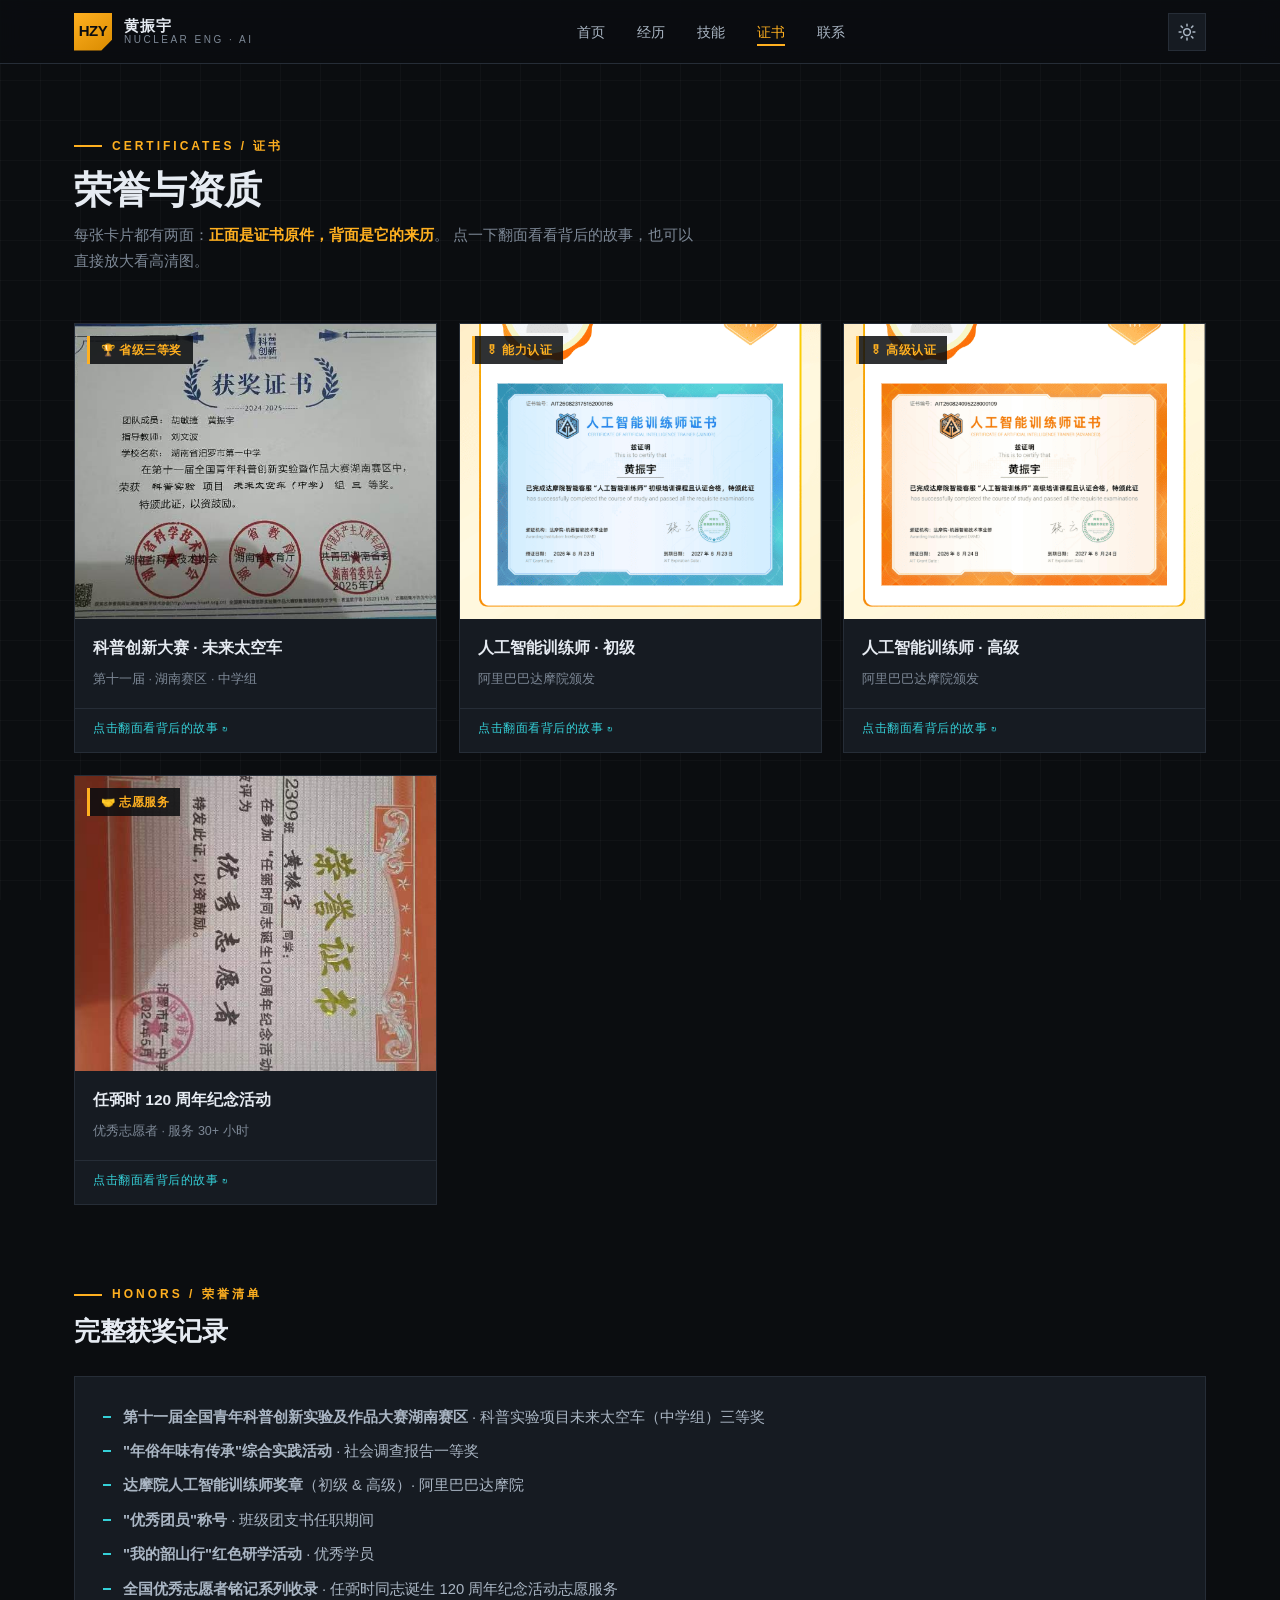
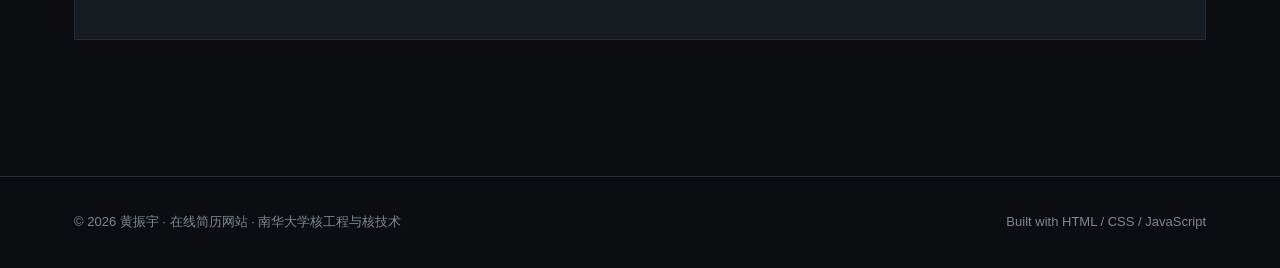
==== certificates.html @ a4ea8dc8 "重构个人简历网站：多页面架构 + 核工重型机械风 - 由单文件改为多页面站点：首页 / 经历 / 技能 / 证书 / 联系 - 证书页改为 3D 翻转卡片：正面证书原图，背面记录来历与关键数据 - 首" ====
<!DOCTYPE html>
<html lang="zh-CN" data-theme="dark">
<head>
<meta charset="UTF-8">
<meta name="viewport" content="width=device-width, initial-scale=1">
<title>证书 · 黄振宇</title>
<meta name="description" content="黄振宇的荣誉证书：全国青年科普创新实验大赛三等奖、达摩院人工智能训练师奖章、优秀志愿者等，点击卡片可翻转查看背后故事。">
<link rel="stylesheet" href="assets/css/style.css">
<link rel="stylesheet" href="assets/css/pages.css">
</head>
<body>

<!-- ============ 顶部导航 ============ -->
<nav class="nav">
  <div class="nav-inner">
    <a href="index.html" class="brand">
      <div class="brand-mark">HZY</div>
      <div class="brand-text">
        <b>黄振宇</b>
        <span>NUCLEAR ENG · AI</span>
      </div>
    </a>

    <ul class="nav-links" id="navLinks">
      <li><a href="index.html">首页</a></li>
      <li><a href="experience.html">经历</a></li>
      <li><a href="skills.html">技能</a></li>
      <li><a href="certificates.html" class="active">证书</a></li>
      <li><a href="contact.html">联系</a></li>
    </ul>

    <div class="nav-tools">
      <button class="icon-btn" id="themeBtn" title="切换主题" aria-label="切换主题"></button>
      <button class="icon-btn hamburger" id="menuBtn" title="菜单" aria-label="打开菜单"></button>
    </div>
  </div>
</nav>

<!-- ============ 3D 翻转证书卡 ============ -->
<section class="section" style="padding-top:calc(var(--nav-h) + 64px)">
  <div class="container">
    <div class="sec-head reveal">
      <div class="sec-num">CERTIFICATES / 证书</div>
      <h2>荣誉与资质</h2>
      <p>
        每张卡片都有两面：<strong style="color:var(--amber)">正面是证书原件，背面是它的来历</strong>。
        点一下翻面看看背后的故事，也可以直接放大看高清图。
      </p>
    </div>

    <div class="cert-grid" id="certGrid">

      <!-- ---------- 卡片 1：未来太空车 ---------- -->
      <div class="cert-card flip-card reveal" data-src="assets/img/cert-space.jpg"
           data-title="未来太空车 · 湖南赛区三等奖"
           data-sub="第十一届全国青年科普创新实验及作品大赛 · 中学组"
           tabindex="0" role="button" aria-label="未来太空车获奖证书，点击翻转查看详情">

        <!-- 正面 -->
        <div class="flip-face flip-front">
          <div class="cert-thumb">
            <img src="assets/img/cert-space.jpg" alt="未来太空车项目获奖证书" loading="lazy">
            <span class="flip-badge">🏆 省级三等奖</span>
          </div>
          <div class="cert-info">
            <b>科普创新大赛 · 未来太空车</b>
            <span>第十一届 · 湖南赛区 · 中学组</span>
          </div>
          <span class="flip-hint">点击翻面看背后的故事 ↻</span>
        </div>

        <!-- 背面 -->
        <div class="flip-face flip-back">
          <div class="flip-back-inner">
            <div class="flip-back-title">
              <small>CERT 01 / 科创竞赛</small>
              <b>未来太空车是怎么"爬"过障碍的</b>
            </div>
            <ul class="flip-facts">
              <li><span>赛事</span>全国青年科普创新实验及作品大赛（国家级科普赛事）</li>
              <li><span>命题</span>设计一台能翻越复杂地形的"未来太空车"模型</li>
              <li><span>我的活</span>独立完成总体方案：结构布局 + 动力选型 + 材料轻量化</li>
              <li><span>关键改</span>重做底盘悬挂与重心分布，3 轮迭代，越障 10cm → 14cm</li>
              <li><span>交付物</span>技术说明书、多轮测试报告、省级现场答辩</li>
            </ul>
            <div class="flip-back-actions">
              <button class="flip-btn primary" data-zoom>🔍 查看大图</button>
              <button class="flip-btn" data-unflip>↺ 翻回正面</button>
            </div>
          </div>
        </div>
      </div>

      <!-- ---------- 卡片 2：AI 训练师（初级） ---------- -->
      <div class="cert-card flip-card reveal" data-src="assets/img/cert-ai1.png"
           data-title="人工智能训练师（初级）"
           data-sub="阿里巴巴达摩院"
           tabindex="0" role="button" aria-label="达摩院人工智能训练师初级证书，点击翻转查看详情">

        <div class="flip-face flip-front">
          <div class="cert-thumb">
            <img src="assets/img/cert-ai1.png" alt="达摩院人工智能训练师初级证书" loading="lazy">
            <span class="flip-badge">🎖 能力认证</span>
          </div>
          <div class="cert-info">
            <b>人工智能训练师 · 初级</b>
            <span>阿里巴巴达摩院颁发</span>
          </div>
          <span class="flip-hint">点击翻面看背后的故事 ↻</span>
        </div>

        <div class="flip-face flip-back">
          <div class="flip-back-inner">
            <div class="flip-back-title">
              <small>CERT 02 / AI 能力</small>
              <b>把 AI 从"会聊"用成"能干活"</b>
            </div>
            <ul class="flip-facts">
              <li><span>颁发</span>阿里巴巴达摩院</li>
              <li><span>等级</span>人工智能训练师（初级）</li>
              <li><span>覆盖</span>AI 基础理论、主流工具应用、数据标注与处理</li>
              <li><span>起点</span>这是系统学习 AI 应用的第一块砖，之后紧接着考了高级</li>
            </ul>
            <div class="flip-back-actions">
              <button class="flip-btn primary" data-zoom>🔍 查看大图</button>
              <button class="flip-btn" data-unflip>↺ 翻回正面</button>
            </div>
          </div>
        </div>
      </div>

      <!-- ---------- 卡片 3：AI 训练师（高级） ---------- -->
      <div class="cert-card flip-card reveal" data-src="assets/img/cert-ai2.png"
           data-title="人工智能训练师（高级）"
           data-sub="阿里巴巴达摩院"
           tabindex="0" role="button" aria-label="达摩院人工智能训练师高级证书，点击翻转查看详情">

        <div class="flip-face flip-front">
          <div class="cert-thumb">
            <img src="assets/img/cert-ai2.png" alt="达摩院人工智能训练师高级证书" loading="lazy">
            <span class="flip-badge">🎖 高级认证</span>
          </div>
          <div class="cert-info">
            <b>人工智能训练师 · 高级</b>
            <span>阿里巴巴达摩院颁发</span>
          </div>
          <span class="flip-hint">点击翻面看背后的故事 ↻</span>
        </div>

        <div class="flip-face flip-back">
          <div class="flip-back-inner">
            <div class="flip-back-title">
              <small>CERT 03 / AI 能力</small>
              <b>不只是"会用"，而是"会拆任务"</b>
            </div>
            <ul class="flip-facts">
              <li><span>颁发</span>阿里巴巴达摩院</li>
              <li><span>等级</span>人工智能训练师（高级）</li>
              <li><span>进阶</span>提示词工程、复杂任务拆解、AI 工作流设计</li>
              <li><span>怎么用</span>本简历网站就是 AI 协作开发的实践案例之一</li>
            </ul>
            <div class="flip-back-actions">
              <button class="flip-btn primary" data-zoom>🔍 查看大图</button>
              <button class="flip-btn" data-unflip>↺ 翻回正面</button>
            </div>
          </div>
        </div>
      </div>

      <!-- ---------- 卡片 4：优秀志愿者 ---------- -->
      <div class="cert-card flip-card reveal" data-src="assets/img/cert-volunteer.jpg"
           data-title="优秀志愿者"
           data-sub="任弼时同志诞生 120 周年纪念活动"
           tabindex="0" role="button" aria-label="任弼时120周年纪念活动优秀志愿者证书，点击翻转查看详情">

        <div class="flip-face flip-front">
          <div class="cert-thumb">
            <img src="assets/img/cert-volunteer.jpg" alt="任弼时120周年纪念活动优秀志愿者证书" loading="lazy">
            <span class="flip-badge">🤝 志愿服务</span>
          </div>
          <div class="cert-info">
            <b>任弼时 120 周年纪念活动</b>
            <span>优秀志愿者 · 服务 30+ 小时</span>
          </div>
          <span class="flip-hint">点击翻面看背后的故事 ↻</span>
        </div>

        <div class="flip-face flip-back">
          <div class="flip-back-inner">
            <div class="flip-back-title">
              <small>CERT 04 / 志愿服务</small>
              <b>30 多个小时的现场，换来了什么</b>
            </div>
            <ul class="flip-facts">
              <li><span>活动</span>任弼时同志诞生 120 周年纪念活动</li>
              <li><span>职责</span>来宾引导、讲解辅助、现场秩序维护</li>
              <li><span>时长</span>累计服务 30+ 小时</li>
              <li><span>收录</span>事迹收录于全国优秀志愿者铭记系列</li>
              <li><span>收获</span>公众表达与临场应变，也坚定了服务集体的想法</li>
            </ul>
            <div class="flip-back-actions">
              <button class="flip-btn primary" data-zoom>🔍 查看大图</button>
              <button class="flip-btn" data-unflip>↺ 翻回正面</button>
            </div>
          </div>
        </div>
      </div>

    </div>

    <!-- 文字版荣誉清单 -->
    <div class="sec-head reveal" style="margin-top:72px;margin-bottom:28px">
      <div class="sec-num">HONORS / 荣誉清单</div>
      <h2 style="font-size:26px">完整获奖记录</h2>
    </div>

    <div class="card reveal">
      <ul class="tl-list" style="margin:0">
        <li><strong>第十一届全国青年科普创新实验及作品大赛湖南赛区</strong> · 科普实验项目未来太空车（中学组）三等奖</li>
        <li><strong>"年俗年味有传承"综合实践活动</strong> · 社会调查报告一等奖</li>
        <li><strong>达摩院人工智能训练师奖章</strong>（初级 &amp; 高级）· 阿里巴巴达摩院</li>
        <li><strong>"优秀团员"称号</strong> · 班级团支书任职期间</li>
        <li><strong>"我的韶山行"红色研学活动</strong> · 优秀学员</li>
        <li><strong>全国优秀志愿者铭记系列收录</strong> · 任弼时同志诞生 120 周年纪念活动志愿服务</li>
      </ul>
    </div>
  </div>
</section>

<footer class="footer">
  <div class="container footer-inner">
    <span>© 2026 黄振宇 · 在线简历网站 · 南华大学核工程与核技术</span>
    <span class="tip">Built with HTML / CSS / JavaScript</span>
  </div>
</footer>

<!-- ============ 灯箱 ============ -->
<div class="lightbox" id="lightbox" role="dialog" aria-modal="true" aria-label="证书大图">
  <button class="lb-close" id="lbClose" aria-label="关闭">&times;</button>
  <img id="lbImg" src="" alt="证书大图">
  <div class="lb-cap"><b id="lbTitle"></b><span id="lbSub"></span></div>
</div>

<script src="assets/js/main.js"></script>
<script src="assets/js/pages.js"></script>
</body>
</html>
---- assets/css/style.css ----
/* =============================================================
   黄振宇 · 个人简历网站 —— 全局样式表
   风格：核工重型机械风（Nuclear & Heavy Machinery）
   作者：黄振宇
   说明：深色为默认主题，浅色为"工业蓝图"模式，通过 data-theme 切换
   ============================================================= */

/* ---------- 1. 设计令牌（Design Tokens） ---------- */
:root {
  /* 基础色（深色主题 · 车间夜班） */
  --bg: #0b0d10;
  --bg-2: #10141a;
  --panel: #161b22;
  --panel-2: #1c222b;
  --line: #262d37;
  --steel: #3a434f;

  /* 文字 */
  --text: #e6ebf2;
  --text-2: #aab6c4;
  --muted: #7d8896;

  /* 主题强调色 */
  --amber: #ffb020;   /* 工业警示黄 —— 主强调色 */
  --cyan: #35d0d8;    /* 反应堆冷却青 —— 次强调色 */
  --danger: #ff5a3c;  /* 危险红 —— 点缀 */

  /* 尺寸与动效 */
  --nav-h: 64px;
  --radius: 2px;      /* 机械风：极小的圆角，硬朗 */
  --ease: cubic-bezier(.22, .61, .36, 1);
  --maxw: 1180px;

  /* 网格纹理背景 */
  --grid: rgba(255, 255, 255, .028);
  --shadow: 0 18px 40px rgba(0, 0, 0, .45);
}

/* 浅色主题（工业蓝图模式） */
[data-theme="light"] {
  --bg: #eef1f5;
  --bg-2: #e4e8ee;
  --panel: #ffffff;
  --panel-2: #f5f7fa;
  --line: #d3d9e2;
  --steel: #9aa5b3;
  --text: #1a2029;
  --text-2: #44505f;
  --muted: #6b7684;
  --amber: #b5720a;
  --cyan: #0d8f96;
  --danger: #d63a1c;
  --grid: rgba(0, 0, 0, .035);
  --shadow: 0 12px 28px rgba(20, 30, 50, .12);
}

/* ---------- 2. 基础重置 ---------- */
* { margin: 0; padding: 0; box-sizing: border-box; }

html { scroll-behavior: smooth; }

body {
  font-family: "PingFang SC", "Microsoft YaHei", "Helvetica Neue", Arial, sans-serif;
  background: var(--bg);
  color: var(--text);
  line-height: 1.75;
  -webkit-font-smoothing: antialiased;
  overflow-x: hidden;
  transition: background .4s var(--ease), color .4s var(--ease);
}

/* 全局工程网格底纹 */
body::before {
  content: "";
  position: fixed;
  inset: 0;
  background-image:
    linear-gradient(var(--grid) 1px, transparent 1px),
    linear-gradient(90deg, var(--grid) 1px, transparent 1px);
  background-size: 40px 40px;
  pointer-events: none;
  z-index: 0;
}

img { max-width: 100%; display: block; }
a { color: inherit; text-decoration: none; }
ul { list-style: none; }

::selection { background: var(--amber); color: #0b0d10; }

/* ---------- 3. 布局容器 ---------- */
.container {
  width: 100%;
  max-width: var(--maxw);
  margin: 0 auto;
  padding: 0 24px;
  position: relative;
  z-index: 1;
}

section { position: relative; z-index: 1; }

.section { padding: 96px 0; }

/* ---------- 4. 顶部导航栏 ---------- */
.nav {
  position: fixed;
  top: 0; left: 0; right: 0;
  height: var(--nav-h);
  background: color-mix(in srgb, var(--bg) 88%, transparent);
  backdrop-filter: blur(12px);
  border-bottom: 1px solid var(--line);
  z-index: 1000;
  transition: background .3s var(--ease);
}

.nav-inner {
  max-width: var(--maxw);
  height: 100%;
  margin: 0 auto;
  padding: 0 24px;
  display: flex;
  align-items: center;
  justify-content: space-between;
  gap: 16px;
}

/* 品牌标识：工业铭牌样式 */
.brand { display: flex; align-items: center; gap: 12px; }

.brand-mark {
  width: 38px; height: 38px;
  display: grid;
  place-items: center;
  background: linear-gradient(145deg, var(--amber), #d98b00);
  color: #0b0d10;
  font-weight: 900;
  font-size: 15px;
  letter-spacing: -.5px;
  clip-path: polygon(0 0, 100% 0, 100% 72%, 72% 100%, 0 100%);
}

.brand-text { display: flex; flex-direction: column; line-height: 1.15; }
.brand-text b { font-size: 15px; letter-spacing: 1px; }
.brand-text span {
  font-size: 10px;
  color: var(--muted);
  letter-spacing: 2.5px;
  text-transform: uppercase;
}

/* 导航链接 */
.nav-links { display: flex; align-items: center; gap: 4px; }

.nav-links a {
  position: relative;
  padding: 8px 14px;
  font-size: 14px;
  color: var(--text-2);
  transition: color .25s var(--ease);
}

.nav-links a::after {
  content: "";
  position: absolute;
  left: 14px; right: 14px; bottom: 2px;
  height: 2px;
  background: var(--amber);
  transform: scaleX(0);
  transform-origin: left;
  transition: transform .3s var(--ease);
}

.nav-links a:hover { color: var(--text); }
.nav-links a:hover::after,
.nav-links a.active::after { transform: scaleX(1); }
.nav-links a.active { color: var(--amber); }

/* 导航右侧工具 */
.nav-tools { display: flex; align-items: center; gap: 8px; }

.icon-btn {
  width: 38px; height: 38px;
  display: grid;
  place-items: center;
  background: var(--panel);
  border: 1px solid var(--line);
  color: var(--text-2);
  cursor: pointer;
  transition: all .25s var(--ease);
}

.icon-btn:hover {
  border-color: var(--amber);
  color: var(--amber);
  transform: translateY(-1px);
}

.icon-btn svg { width: 18px; height: 18px; }

/* 移动端汉堡按钮 */
.hamburger { display: none; }

/* ---------- 5. 按钮 ---------- */
.btn {
  display: inline-flex;
  align-items: center;
  gap: 8px;
  padding: 12px 24px;
  font-size: 14px;
  font-weight: 700;
  letter-spacing: .5px;
  border: 1px solid var(--amber);
  background: var(--amber);
  color: #0b0d10;
  cursor: pointer;
  clip-path: polygon(0 0, 100% 0, 100% 70%, 92% 100%, 0 100%);
  transition: all .25s var(--ease);
}

.btn:hover { transform: translateY(-2px); box-shadow: 0 8px 20px rgba(255, 176, 32, .28); }

.btn-ghost {
  background: transparent;
  color: var(--text);
  border-color: var(--steel);
}

.btn-ghost:hover {
  border-color: var(--amber);
  color: var(--amber);
  background: transparent;
  box-shadow: none;
}

/* ---------- 6. 章节标题（工业编号样式） ---------- */
.sec-head { margin-bottom: 48px; }

.sec-num {
  display: inline-flex;
  align-items: center;
  gap: 10px;
  font-size: 12px;
  font-weight: 700;
  letter-spacing: 3px;
  color: var(--amber);
  margin-bottom: 10px;
}

.sec-num::before {
  content: "";
  width: 28px; height: 2px;
  background: var(--amber);
}

.sec-head h2 {
  font-size: clamp(26px, 4vw, 38px);
  font-weight: 800;
  letter-spacing: -.5px;
  line-height: 1.25;
}

.sec-head p { color: var(--muted); font-size: 15px; margin-top: 8px; max-width: 620px; }

/* ---------- 7. Hero 首屏 ---------- */
.hero {
  position: relative;
  padding: calc(var(--nav-h) + 72px) 0 80px;
  overflow: hidden;
}

/* Hero 背景光晕
   --py 由 JS 根据滚动距离写入，各层乘以不同系数形成视差速度差 */
.hero::after {
  content: "";
  position: absolute;
  top: -20%; right: -10%;
  width: 560px; height: 560px;
  background: radial-gradient(circle, rgba(255, 176, 32, .12), transparent 62%);
  pointer-events: none;
  transform: translate3d(0, calc(var(--py, 0px) * 0.28), 0);
  will-change: transform;
}

/* ---------- 6.5 滚动视差层 ---------- */

/* 首屏文字与头像的视差位移（速度略有差异，制造纵深） */
.hero-grid > .reveal:first-child {
  transform: translate3d(0, calc(var(--py, 0px) * 0.06), 0);
}

.hero-grid > .reveal:last-child {
  transform: translate3d(0, calc(var(--py, 0px) * -0.04), 0);
}

/* Hero 底部的齿轮装饰线，随滚动横向平移 */
.hero-rail {
  position: absolute;
  left: 0; right: 0; bottom: 0;
  height: 2px;
  background: repeating-linear-gradient(90deg,
    var(--amber) 0 6px, transparent 6px 14px);
  opacity: .25;
  transform: translate3d(calc(var(--py, 0px) * -0.15), 0, 0);
  will-change: transform;
}

/* 数据仪表盘整体轻微上浮 */
.stats {
  transform: translate3d(0, calc(var(--sy, 0px) * -0.05), 0);
}

/* 章节标题的装饰条随滚动轻微偏移 */
.sec-num::before {
  transform: translate3d(calc(var(--sy, 0px) * 0.02), 0, 0);
}

/* 系统开启"减少动效"时，彻底关闭视差位移 */
@media (prefers-reduced-motion: reduce) {
  .hero::after,
  .hero-grid > .reveal:first-child,
  .hero-grid > .reveal:last-child,
  .hero-rail,
  .stats,
  .sec-num::before { transform: none !important; }
}

/* 移动端：视差幅度减半，避免低端机卡顿 */
@media (max-width: 760px) {
  .hero::after { transform: translate3d(0, calc(var(--py, 0px) * 0.14), 0); }
  .hero-grid > .reveal:first-child,
  .hero-grid > .reveal:last-child { transform: none; }
}

.hero-grid {
  display: grid;
  grid-template-columns: 340px 1fr;
  gap: 56px;
  align-items: center;
}

.hero-tag {
  display: inline-flex;
  align-items: center;
  gap: 8px;
  padding: 5px 12px;
  border: 1px solid var(--amber);
  color: var(--amber);
  font-size: 12px;
  letter-spacing: 1.5px;
  margin-bottom: 18px;
}

.hero-tag .dot {
  width: 6px; height: 6px;
  background: var(--amber);
  border-radius: 50%;
  animation: pulse 1.6s infinite;
}

@keyframes pulse {
  0%, 100% { opacity: 1; transform: scale(1); }
  50% { opacity: .35; transform: scale(.7); }
}

.hero h1 {
  font-size: clamp(34px, 6vw, 60px);
  font-weight: 900;
  line-height: 1.1;
  letter-spacing: -1px;
  margin-bottom: 6px;
}

.hero h1 .accent {
  color: var(--amber);
  position: relative;
}

/* 标题下方的机械下划线 */
.hero h1 .accent::after {
  content: "";
  position: absolute;
  left: 0; bottom: 4px;
  width: 100%; height: 6px;
  background: repeating-linear-gradient(90deg, var(--amber) 0 8px, transparent 8px 12px);
  opacity: .35;
}

.hero-sub {
  font-size: clamp(16px, 2.4vw, 21px);
  font-weight: 700;
  color: var(--cyan);
  letter-spacing: 1px;
  margin-bottom: 18px;
}

.hero-desc {
  color: var(--text-2);
  font-size: 15.5px;
  max-width: 620px;
  margin-bottom: 24px;
}

/* 标签组 */
.tag-row { display: flex; flex-wrap: wrap; gap: 8px; margin-bottom: 30px; }

.tag {
  padding: 5px 12px;
  font-size: 12.5px;
  background: var(--panel);
  border: 1px solid var(--line);
  border-left: 3px solid var(--cyan);
  color: var(--text-2);
  transition: all .25s var(--ease);
}

.tag:hover { border-left-color: var(--amber); color: var(--text); transform: translateX(2px); }

.hero-actions { display: flex; flex-wrap: wrap; gap: 12px; }

/* ---------- 8. 机械风头像 ---------- */
.mech-avatar {
  position: relative;
  width: 100%;
  aspect-ratio: 3 / 4;
  background: var(--panel);
  border: 1px solid var(--steel);
  clip-path: polygon(0 0, 100% 0, 100% 88%, 88% 100%, 0 100%);
  overflow: hidden;
}

/* 照片本体：去色 + 高对比 + 冷色调 */
.mech-avatar img {
  width: 100%; height: 100%;
  object-fit: cover;
  filter: grayscale(.55) contrast(1.18) brightness(.95);
  transition: filter .6s var(--ease), transform .8s var(--ease);
}

.mech-avatar:hover img {
  filter: grayscale(0) contrast(1.1) brightness(1);
  transform: scale(1.04);
}

/* 青色着色层 */
.mech-avatar .tint {
  position: absolute; inset: 0;
  background: linear-gradient(160deg, rgba(53, 208, 216, .22), transparent 55%),
              linear-gradient(0deg, rgba(11, 13, 16, .85), transparent 60%);
  mix-blend-mode: multiply;
  pointer-events: none;
}

/* 扫描线 */
.mech-avatar .scan {
  position: absolute; inset: 0;
  background: repeating-linear-gradient(0deg, rgba(255, 255, 255, .07) 0 1px, transparent 1px 3px);
  pointer-events: none;
}

/* 上下移动的高亮扫描条 */
.mech-avatar .scanbar {
  position: absolute;
  left: 0; right: 0; top: 0;
  height: 22%;
  background: linear-gradient(180deg, transparent, rgba(53, 208, 216, .25), transparent);
  animation: scanmove 4.5s linear infinite;
  pointer-events: none;
}

@keyframes scanmove {
  0% { transform: translateY(-120%); }
  100% { transform: translateY(560%); }
}

/* 四角 HUD 角标 */
.mech-avatar .corner {
  position: absolute;
  width: 22px; height: 22px;
  border: 2px solid var(--amber);
  pointer-events: none;
}
.mech-avatar .corner.tl { top: 10px; left: 10px; border-right: 0; border-bottom: 0; }
.mech-avatar .corner.tr { top: 10px; right: 10px; border-left: 0; border-bottom: 0; }
.mech-avatar .corner.bl { bottom: 10px; left: 10px; border-right: 0; border-top: 0; }
.mech-avatar .corner.br { bottom: 10px; right: 10px; border-left: 0; border-top: 0; }

/* 头像左下角数据铭牌 */
.mech-avatar .plate {
  position: absolute;
  left: 12px; bottom: 14px;
  padding: 4px 10px;
  background: rgba(11, 13, 16, .82);
  border-left: 3px solid var(--amber);
  font-size: 10.5px;
  letter-spacing: 1.4px;
  color: var(--cyan);
  font-family: "Consolas", "Courier New", monospace;
  pointer-events: none;
}

.mech-avatar .plate b { color: var(--amber); }

/* 头像右上角状态灯 */
.mech-avatar .status {
  position: absolute;
  top: 14px; right: 14px;
  display: flex; align-items: center; gap: 6px;
  font-size: 10px;
  letter-spacing: 1.5px;
  color: var(--text-2);
  font-family: "Consolas", monospace;
  pointer-events: none;
}

.mech-avatar .status i {
  width: 7px; height: 7px;
  background: #38e07b;
  border-radius: 50%;
  box-shadow: 0 0 8px #38e07b;
  animation: pulse 1.8s infinite;
}

/* 头像下方的铆钉装饰条 */
.rivet-bar {
  display: flex;
  align-items: center;
  gap: 10px;
  margin-top: 14px;
  padding: 8px 12px;
  background: var(--panel);
  border: 1px solid var(--line);
  font-size: 10.5px;
  letter-spacing: 1.5px;
  color: var(--muted);
  font-family: "Consolas", monospace;
}

.rivet-bar .rivets { display: flex; gap: 6px; margin-left: auto; }

.rivet-bar .rivets i {
  width: 7px; height: 7px;
  border-radius: 50%;
  background: radial-gradient(circle at 32% 32%, var(--steel), #0b0d10);
  box-shadow: inset 0 0 0 1px rgba(255, 255, 255, .06);
}

/* ---------- 9. 数据仪表盘卡片 ---------- */
.stats {
  display: grid;
  grid-template-columns: repeat(4, 1fr);
  gap: 1px;
  background: var(--line);
  border: 1px solid var(--line);
  margin-top: 64px;
}

.stat {
  background: var(--panel);
  padding: 26px 22px;
  position: relative;
  overflow: hidden;
  transition: background .3s var(--ease);
}

.stat:hover { background: var(--panel-2); }

/* 顶部色条 */
.stat::before {
  content: "";
  position: absolute;
  top: 0; left: 0; right: 0;
  height: 3px;
  background: var(--amber);
  transform: scaleX(0);
  transform-origin: left;
  transition: transform .45s var(--ease);
}

.stat:hover::before { transform: scaleX(1); }

.stat-num {
  font-size: clamp(30px, 4.5vw, 44px);
  font-weight: 900;
  line-height: 1;
  color: var(--text);
  font-family: "Consolas", "Courier New", monospace;
  letter-spacing: -1px;
}

.stat-num span { font-size: .5em; color: var(--amber); margin-left: 2px; }

.stat-label {
  margin-top: 10px;
  font-size: 13.5px;
  font-weight: 700;
  color: var(--text-2);
}

.stat-sub { font-size: 12px; color: var(--muted); margin-top: 3px; }

/* ---------- 10. 通用卡片（斜切角） ---------- */
.card {
  background: var(--panel);
  border: 1px solid var(--line);
  padding: 28px;
  position: relative;
  transition: all .3s var(--ease);
}

.card:hover {
  border-color: var(--steel);
  transform: translateY(-4px);
  box-shadow: var(--shadow);
}

.card-icon {
  width: 46px; height: 46px;
  display: grid;
  place-items: center;
  background: color-mix(in srgb, var(--amber) 14%, transparent);
  border: 1px solid var(--amber);
  color: var(--amber);
  margin-bottom: 16px;
}

.card-icon svg { width: 22px; height: 22px; }
.card h3 { font-size: 18px; font-weight: 800; margin-bottom: 8px; }
.card p { font-size: 14.5px; color: var(--text-2); }

/* 三列网格 */
.grid-3 { display: grid; grid-template-columns: repeat(3, 1fr); gap: 20px; }
.grid-2 { display: grid; grid-template-columns: repeat(2, 1fr); gap: 20px; }

/* ---------- 11. 快速入口 ---------- */
.entry {
  display: flex;
  align-items: center;
  justify-content: space-between;
  gap: 16px;
  padding: 22px 26px;
  background: var(--panel);
  border: 1px solid var(--line);
  border-left: 4px solid var(--amber);
  transition: all .3s var(--ease);
}

.entry:hover {
  background: var(--panel-2);
  transform: translateX(6px);
}

.entry b { font-size: 17px; font-weight: 800; display: block; }
.entry span { font-size: 13.5px; color: var(--muted); }
.entry .arrow { color: var(--amber); font-size: 22px; transition: transform .3s var(--ease); }
.entry:hover .arrow { transform: translateX(6px); }

/* ---------- 12. 页脚 ---------- */
.footer {
  border-top: 1px solid var(--line);
  padding: 34px 0;
  margin-top: 40px;
  font-size: 13px;
  color: var(--muted);
}

.footer-inner {
  display: flex;
  flex-wrap: wrap;
  gap: 12px;
  align-items: center;
  justify-content: space-between;
}

/* ---------- 13. 滚动进场动画 ---------- */
/* 注意：这里刻意使用独立的 translate 属性而非 transform，
   这样进场动画的位移不会覆盖卡片 hover 时 transform 的位移效果 */
.reveal {
  opacity: 0;
  translate: 0 26px;
  transition: opacity .7s var(--ease), translate .7s var(--ease);
}

.reveal.in { opacity: 1; translate: 0 0; }

/* ---------- 14. 响应式适配 ---------- */
@media (max-width: 980px) {
  .hero-grid { grid-template-columns: 1fr; gap: 36px; }
  .mech-avatar { max-width: 300px; }
  .stats { grid-template-columns: repeat(2, 1fr); }
  .grid-3 { grid-template-columns: 1fr 1fr; }
}

@media (max-width: 760px) {
  /* 移动端导航：汉堡菜单 */
  .hamburger { display: grid; }

  .nav-links {
    position: fixed;
    top: var(--nav-h); left: 0; right: 0;
    flex-direction: column;
    align-items: stretch;
    gap: 0;
    background: var(--panel);
    border-bottom: 1px solid var(--line);
    padding: 8px 0;
    transform: translateY(-12px);
    opacity: 0;
    pointer-events: none;
    transition: all .28s var(--ease);
  }

  .nav-links.open { transform: none; opacity: 1; pointer-events: auto; }
  .nav-links a { padding: 13px 24px; border-bottom: 1px solid var(--line); }
  .nav-links a::after { display: none; }

  .section { padding: 64px 0; }
  .hero { padding-top: calc(var(--nav-h) + 40px); }
  .grid-3, .grid-2 { grid-template-columns: 1fr; }
  .stats { grid-template-columns: 1fr 1fr; }
  .brand-text span { display: none; }
}

@media (max-width: 420px) {
  .stats { grid-template-columns: 1fr; }
  .container { padding: 0 16px; }
}

/* ---------- 15. 打印样式（一键打印简历） ---------- */
@media print {
  .nav, .footer-inner .tip, .icon-btn, .hamburger, .hero-actions { display: none !important; }
  body { background: #fff; color: #000; }
  body::before { display: none; }
  .card, .stat, .entry { break-inside: avoid; border-color: #ccc; }
}

/* ---------- 16. 无障碍：减少动效 ---------- */
@media (prefers-reduced-motion: reduce) {
  * { animation-duration: .01ms !important; transition-duration: .01ms !important; }
  html { scroll-behavior: auto; }
}
---- assets/css/pages.css ----
/* =============================================================
   子页面专属样式（经历 / 技能 / 证书 / 联系）
   依赖：style.css
   ============================================================= */

/* =========================================================
   一、经历页 —— 时间轴
   ========================================================= */

/* 分类筛选按钮 */
.filters {
  display: flex;
  flex-wrap: wrap;
  gap: 8px;
  margin-bottom: 44px;
  padding-bottom: 20px;
  border-bottom: 1px solid var(--line);
}

.filter-btn {
  padding: 8px 18px;
  font-size: 13.5px;
  font-weight: 700;
  background: var(--panel);
  border: 1px solid var(--line);
  color: var(--text-2);
  cursor: pointer;
  transition: all .25s var(--ease);
}

.filter-btn:hover { border-color: var(--steel); color: var(--text); }

.filter-btn.active {
  background: var(--amber);
  border-color: var(--amber);
  color: #0b0d10;
}

/* 时间轴容器 */
.timeline { position: relative; padding-left: 44px; }

/* 竖向主轴（带渐变，像工业管道） */
.timeline::before {
  content: "";
  position: absolute;
  left: 11px; top: 8px; bottom: 8px;
  width: 2px;
  background: linear-gradient(180deg, var(--amber), var(--cyan) 45%, var(--line));
}

/* 单个时间节点 */
.tl-item {
  position: relative;
  margin-bottom: 34px;
  transition: opacity .35s var(--ease), transform .35s var(--ease);
}

/* 筛选时被隐藏的项 */
.tl-item.hide { display: none; }

/* 轴上的圆形节点（机械轴承样式）
   left 取值 = 轴线中心 - 时间轴左内边距 - 节点半径，保证节点正落在轴线上 */
.tl-item::before {
  content: "";
  position: absolute;
  left: -40px; top: 22px;
  width: 16px; height: 16px;
  background: var(--bg);
  border: 3px solid var(--amber);
  border-radius: 50%;
  z-index: 2;
  transition: all .3s var(--ease);
}

.tl-item:hover::before {
  background: var(--amber);
  box-shadow: 0 0 0 5px color-mix(in srgb, var(--amber) 20%, transparent);
}

/* 节点卡片头部 */
.tl-head {
  display: flex;
  flex-wrap: wrap;
  align-items: baseline;
  gap: 12px;
  margin-bottom: 4px;
}

.tl-head h3 {
  font-size: 19px;
  font-weight: 800;
  letter-spacing: -.2px;
}

.tl-org { font-size: 13px; color: var(--cyan); font-weight: 700; }

.tl-date {
  margin-left: auto;
  padding: 3px 10px;
  background: var(--panel);
  border: 1px solid var(--line);
  font-size: 12px;
  font-family: "Consolas", monospace;
  color: var(--muted);
  white-space: nowrap;
}

.tl-badge {
  display: inline-block;
  padding: 3px 10px;
  font-size: 11.5px;
  font-weight: 700;
  letter-spacing: .5px;
  background: color-mix(in srgb, var(--amber) 16%, transparent);
  border-left: 3px solid var(--amber);
  color: var(--amber);
  margin-bottom: 14px;
}

/* 成果要点列表 */
.tl-list li {
  position: relative;
  padding-left: 20px;
  margin-bottom: 9px;
  font-size: 14.8px;
  color: var(--text-2);
  line-height: 1.72;
}

.tl-list li::before {
  content: "";
  position: absolute;
  left: 0; top: 11px;
  width: 8px; height: 2px;
  background: var(--cyan);
}

/* 关键数据条 */
.tl-metrics {
  display: flex;
  flex-wrap: wrap;
  gap: 1px;
  background: var(--line);
  border: 1px solid var(--line);
  margin-top: 18px;
}

.tl-metric {
  flex: 1 1 140px;
  background: var(--panel-2);
  padding: 12px 14px;
}

.tl-metric b {
  display: block;
  font-size: 20px;
  font-weight: 900;
  color: var(--amber);
  font-family: "Consolas", monospace;
  line-height: 1.2;
}

.tl-metric span { font-size: 12px; color: var(--muted); }

/* 无匹配结果提示 */
.no-result {
  padding: 40px;
  text-align: center;
  color: var(--muted);
  border: 1px dashed var(--line);
  font-size: 14px;
}

/* =========================================================
   二、技能页 —— 雷达图
   ========================================================= */
.skills-wrap {
  display: grid;
  grid-template-columns: 1fr 1fr;
  gap: 40px;
  align-items: center;
}

/* 雷达图容器 */
.radar-box {
  position: relative;
  background: var(--panel);
  border: 1px solid var(--line);
  padding: 24px;
  clip-path: polygon(0 0, 100% 0, 100% 94%, 94% 100%, 0 100%);
}

.radar-box::before {
  content: "SKILL RADAR // 能力雷达";
  position: absolute;
  top: 14px; left: 18px;
  font-size: 10.5px;
  letter-spacing: 2px;
  color: var(--muted);
  font-family: "Consolas", monospace;
}

#radar { width: 100%; height: auto; display: block; }

/* 雷达图各元素的样式（由 JS 生成，这里定义外观） */
.radar-web { fill: none; stroke: var(--line); stroke-width: 1; }
.radar-axis { stroke: var(--line); stroke-width: 1; }
.radar-area {
  fill: color-mix(in srgb, var(--amber) 26%, transparent);
  stroke: var(--amber);
  stroke-width: 2;
  stroke-linejoin: round;
  transition: all .6s var(--ease);
}
.radar-point { fill: var(--amber); stroke: var(--bg); stroke-width: 2; }
.radar-label { fill: var(--text-2); font-size: 12px; font-weight: 700; }
.radar-value { fill: var(--muted); font-size: 10.5px; font-family: "Consolas", monospace; }

/* 技能说明列表 */
.skill-item { margin-bottom: 22px; }

.skill-top {
  display: flex;
  justify-content: space-between;
  align-items: baseline;
  margin-bottom: 7px;
}

.skill-top b { font-size: 15px; font-weight: 800; }

.skill-top span {
  font-size: 13px;
  font-family: "Consolas", monospace;
  color: var(--amber);
  font-weight: 700;
}

/* 进度轨道（机械刻度感） */
.skill-track {
  height: 8px;
  background: var(--panel-2);
  border: 1px solid var(--line);
  position: relative;
  overflow: hidden;
}

.skill-fill {
  height: 100%;
  width: 0;
  background: repeating-linear-gradient(90deg,
    var(--amber) 0 12px,
    color-mix(in srgb, var(--amber) 72%, #000) 12px 14px);
  transition: width 1.2s var(--ease);
}

.skill-desc { font-size: 13px; color: var(--muted); margin-top: 6px; }

/* 工具箱标签云 */
.tool-cloud { display: flex; flex-wrap: wrap; gap: 8px; }

.tool {
  padding: 7px 14px;
  background: var(--panel);
  border: 1px solid var(--line);
  font-size: 13px;
  color: var(--text-2);
  transition: all .25s var(--ease);
}

.tool:hover {
  border-color: var(--cyan);
  color: var(--cyan);
  transform: translateY(-2px);
}

/* =========================================================
   三、证书页 —— 3D 翻转卡片
   正面：证书原图 + 标题
   背面：这张证书的来历、关键数据与收获
   ========================================================= */
.cert-grid {
  display: grid;
  grid-template-columns: repeat(auto-fill, minmax(280px, 1fr));
  gap: 22px;
}

/* --- 卡片本体：3D 舞台 --- */
.flip-card {
  position: relative;
  height: 430px;
  perspective: 1600px;      /* 透视深度：值越大，翻转越"平" */
  cursor: pointer;
  outline: none;
}

/* 正反两面的共同样式 */
.flip-face {
  position: absolute;
  inset: 0;
  backface-visibility: hidden;      /* 背对屏幕时隐藏，避免看到镜像内容 */
  -webkit-backface-visibility: hidden;
  background: var(--panel);
  border: 1px solid var(--line);
  display: flex;
  flex-direction: column;
  overflow: hidden;
  transition: transform .72s var(--ease), border-color .3s var(--ease);
  will-change: transform;
}

.flip-front { transform: rotateY(0deg); }
.flip-back { transform: rotateY(180deg); }

/* 翻转状态 */
.flip-card.flipped .flip-front { transform: rotateY(-180deg); }
.flip-card.flipped .flip-back { transform: rotateY(180deg); }

/* 悬停 / 聚焦时的外框高亮 */
.flip-card:hover .flip-face,
.flip-card:focus-visible .flip-face { border-color: var(--amber); }

.flip-card:focus-visible .flip-face {
  box-shadow: 0 0 0 2px color-mix(in srgb, var(--amber) 45%, transparent);
}

/* --- 正面 --- */

/* 图片区（占满除标题外的剩余高度） */
.cert-thumb {
  position: relative;
  flex: 1 1 auto;
  min-height: 0;
  overflow: hidden;
  background: var(--bg-2);
}

.cert-thumb img {
  width: 100%; height: 100%;
  object-fit: cover;
  transition: transform .55s var(--ease);
}

.flip-card:hover .cert-thumb img { transform: scale(1.06); }

/* 左上角的奖项类别角标 */
.flip-badge {
  position: absolute;
  top: 12px; left: 12px;
  padding: 4px 11px;
  background: rgba(11, 13, 16, .85);
  border-left: 3px solid var(--amber);
  font-size: 11.5px;
  font-weight: 700;
  color: var(--amber);
  letter-spacing: .5px;
}

/* 正面底部：标题 + 翻面提示 */
.cert-info { padding: 15px 18px 4px; }
.cert-info b { display: block; font-size: 15.5px; font-weight: 800; margin-bottom: 3px; }
.cert-info span { font-size: 12.5px; color: var(--muted); }

.flip-hint {
  padding: 9px 18px 14px;
  font-size: 11.5px;
  letter-spacing: .5px;
  color: var(--cyan);
  border-top: 1px solid var(--line);
  margin-top: 12px;
  transition: color .25s var(--ease);
}

.flip-card:hover .flip-hint { color: var(--amber); }

/* --- 背面 --- */
.flip-back { padding: 0; }

.flip-back-inner {
  padding: 24px 22px;
  height: 100%;
  display: flex;
  flex-direction: column;
  overflow-y: auto;      /* 内容超出时可滚动，避免撑破卡片 */
}

.flip-back-title { margin-bottom: 16px; }

.flip-back-title small {
  display: block;
  font-size: 10.5px;
  letter-spacing: 2px;
  color: var(--amber);
  font-family: "Consolas", monospace;
  margin-bottom: 6px;
}

.flip-back-title b {
  font-size: 17px;
  font-weight: 800;
  line-height: 1.4;
}

/* 背面要点列表 */
.flip-facts { flex: 1 1 auto; }

.flip-facts li {
  display: flex;
  gap: 10px;
  font-size: 13px;
  line-height: 1.65;
  color: var(--text-2);
  padding: 8px 0;
  border-bottom: 1px dashed var(--line);
}

.flip-facts li:last-child { border-bottom: 0; }

.flip-facts li span {
  flex-shrink: 0;
  width: 52px;
  font-size: 11.5px;
  font-weight: 700;
  color: var(--amber);
  padding-top: 2px;
  font-family: "Consolas", monospace;
}

/* 背面按钮组 */
.flip-back-actions {
  display: flex;
  gap: 8px;
  margin-top: 16px;
  padding-top: 14px;
  border-top: 1px solid var(--line);
  flex-shrink: 0;
}

.flip-btn {
  flex: 1;
  padding: 9px 8px;
  font-size: 12.5px;
  font-weight: 700;
  font-family: inherit;
  background: transparent;
  border: 1px solid var(--steel);
  color: var(--text-2);
  cursor: pointer;
  white-space: nowrap;
  transition: all .25s var(--ease);
}

.flip-btn:hover { border-color: var(--amber); color: var(--amber); }

.flip-btn.primary {
  background: var(--amber);
  border-color: var(--amber);
  color: #0b0d10;
}

.flip-btn.primary:hover {
  background: transparent;
  color: var(--amber);
}

/* 灯箱遮罩 */
.lightbox {
  position: fixed;
  inset: 0;
  background: rgba(6, 8, 11, .94);
  backdrop-filter: blur(6px);
  display: none;
  align-items: center;
  justify-content: center;
  z-index: 2000;
  padding: 40px 20px;
}

.lightbox.open { display: flex; animation: fadeIn .25s var(--ease); }

@keyframes fadeIn { from { opacity: 0; } to { opacity: 1; } }

.lightbox img {
  max-width: min(900px, 92vw);
  max-height: 82vh;
  object-fit: contain;
  border: 1px solid var(--steel);
  box-shadow: 0 24px 60px rgba(0, 0, 0, .6);
}

.lb-close {
  position: absolute;
  top: 24px; right: 28px;
  width: 44px; height: 44px;
  display: grid;
  place-items: center;
  background: var(--panel);
  border: 1px solid var(--steel);
  color: var(--text);
  cursor: pointer;
  font-size: 22px;
  line-height: 1;
  transition: all .25s var(--ease);
}

.lb-close:hover { border-color: var(--amber); color: var(--amber); transform: rotate(90deg); }

.lb-cap {
  position: absolute;
  bottom: 28px; left: 0; right: 0;
  text-align: center;
  font-size: 14px;
  color: var(--text-2);
}

.lb-cap b { color: var(--amber); display: block; font-size: 16px; margin-bottom: 2px; }

/* =========================================================
   四、联系页
   ========================================================= */
.contact-grid {
  display: grid;
  grid-template-columns: 1.2fr 1fr;
  gap: 32px;
  align-items: start;
}

/* 联系方式条目 */
.ct-item {
  display: flex;
  align-items: center;
  gap: 16px;
  padding: 18px 20px;
  background: var(--panel);
  border: 1px solid var(--line);
  margin-bottom: 12px;
  transition: all .28s var(--ease);
}

.ct-item:hover { border-color: var(--amber); transform: translateX(4px); }

.ct-icon {
  width: 42px; height: 42px;
  flex-shrink: 0;
  display: grid;
  place-items: center;
  background: color-mix(in srgb, var(--amber) 14%, transparent);
  border: 1px solid var(--amber);
  color: var(--amber);
}

.ct-icon svg { width: 19px; height: 19px; }

.ct-body { flex: 1; min-width: 0; }
.ct-body small { display: block; font-size: 11.5px; letter-spacing: 1.5px; color: var(--muted); }
.ct-body b { font-size: 15.5px; font-weight: 700; word-break: break-all; }

/* 复制按钮 */
.copy-btn {
  padding: 6px 14px;
  font-size: 12.5px;
  font-weight: 700;
  background: transparent;
  border: 1px solid var(--steel);
  color: var(--text-2);
  cursor: pointer;
  white-space: nowrap;
  transition: all .25s var(--ease);
  font-family: inherit;
}

.copy-btn:hover { border-color: var(--amber); color: var(--amber); }
.copy-btn.done { background: var(--amber); border-color: var(--amber); color: #0b0d10; }

/* 二维码卡片 */
.qr-card {
  background: var(--panel);
  border: 1px solid var(--line);
  padding: 26px;
  text-align: center;
  clip-path: polygon(0 0, 100% 0, 100% 95%, 95% 100%, 0 100%);
}

.qr-card img {
  width: 180px; height: 180px;
  margin: 0 auto 14px;
  border: 1px solid var(--line);
  padding: 6px;
  background: #fff;
}

.qr-card b { display: block; font-size: 15px; margin-bottom: 4px; }
.qr-card span { font-size: 12.5px; color: var(--muted); line-height: 1.6; }

/* 吐司提示 */
.toast {
  position: fixed;
  left: 50%;
  bottom: 40px;
  transform: translate(-50%, 20px);
  padding: 12px 24px;
  background: var(--amber);
  color: #0b0d10;
  font-size: 14px;
  font-weight: 700;
  z-index: 3000;
  opacity: 0;
  pointer-events: none;
  transition: all .3s var(--ease);
}

.toast.show { opacity: 1; transform: translate(-50%, 0); }

/* =========================================================
   响应式
   ========================================================= */
@media (max-width: 900px) {
  .skills-wrap { grid-template-columns: 1fr; gap: 32px; }
  .contact-grid { grid-template-columns: 1fr; }
}

@media (max-width: 620px) {
  .timeline { padding-left: 30px; }
  .timeline::before { left: 5px; }
  .tl-item::before { left: -30.5px; width: 13px; height: 13px; }
  .tl-date { margin-left: 0; }
  .cert-grid { grid-template-columns: 1fr; }
  .flip-card { height: 400px; }
  .flip-back-inner { padding: 20px 18px; }
  .flip-facts li { font-size: 12.5px; }
  .ct-item { flex-wrap: wrap; }
  .copy-btn { margin-left: 58px; }
}
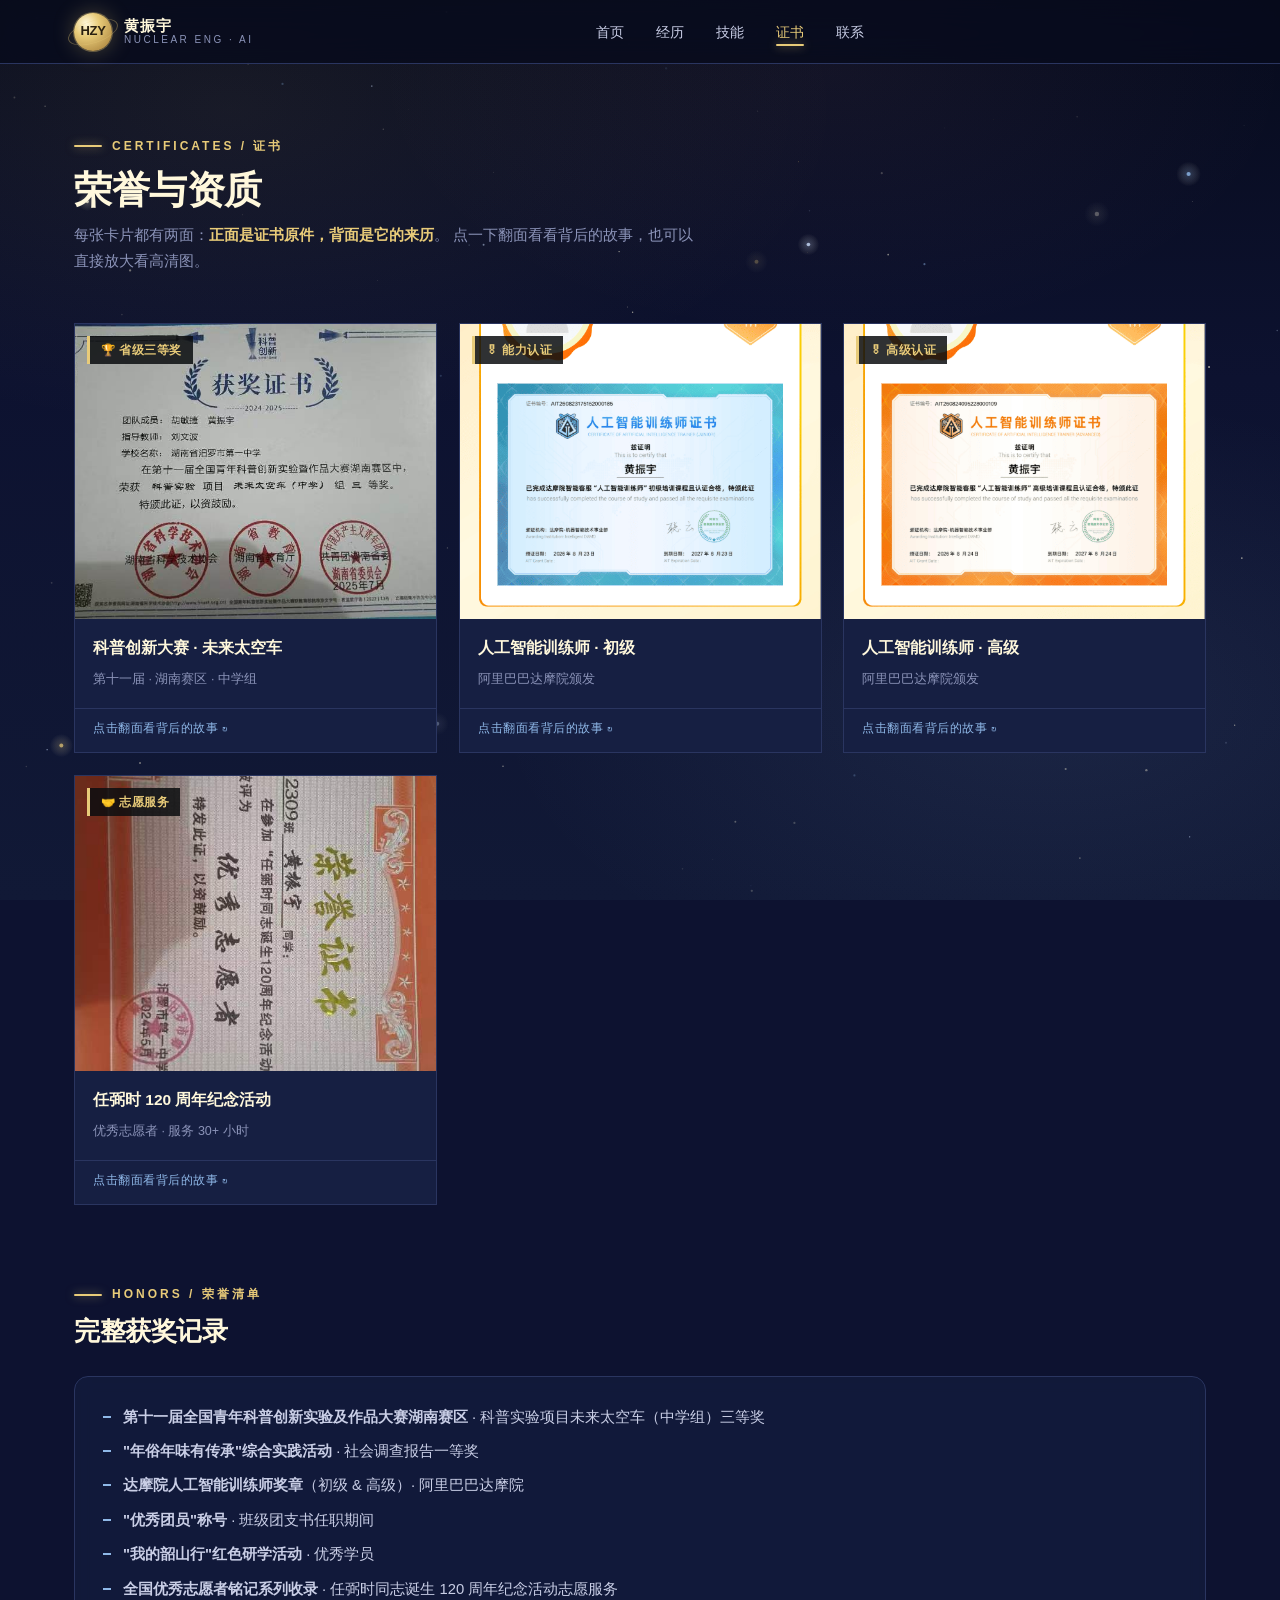
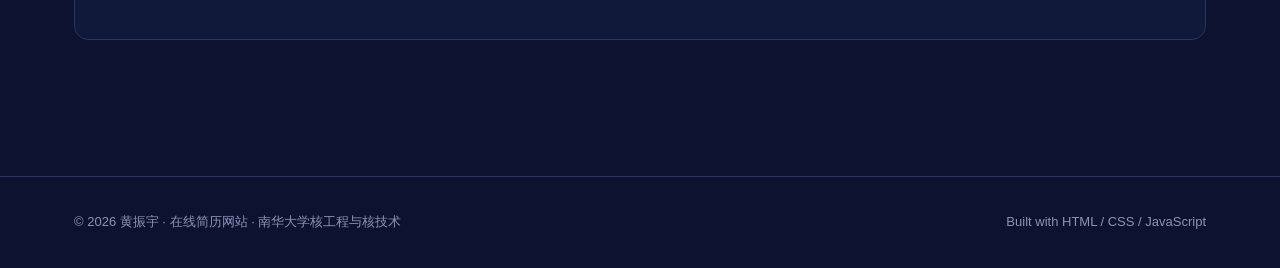
==== commit 0518f721: "改版：首页太空档案风+代表性实践卡片；技能页删工具箱；联系页更新手机号/QQ/微信二维码" ====
--- a/certificates.html
+++ b/certificates.html
@@ -30,7 +30,6 @@
     </ul>
 
     <div class="nav-tools">
-      <button class="icon-btn" id="themeBtn" title="切换主题" aria-label="切换主题"></button>
       <button class="icon-btn hamburger" id="menuBtn" title="菜单" aria-label="打开菜单"></button>
     </div>
   </div>
@@ -241,6 +240,7 @@
   <div class="lb-cap"><b id="lbTitle"></b><span id="lbSub"></span></div>
 </div>
 
+<script src="assets/js/starfield.js"></script>
 <script src="assets/js/main.js"></script>
 <script src="assets/js/pages.js"></script>
 </body>
--- a/assets/css/style.css
+++ b/assets/css/style.css
@@ -1,57 +1,55 @@
 /* =============================================================
    黄振宇 · 个人简历网站 —— 全局样式表
-   风格：核工重型机械风（Nuclear & Heavy Machinery）
+   风格：小王子星球（Night Sky & Little Prince）
    作者：黄振宇
-   说明：深色为默认主题，浅色为"工业蓝图"模式，通过 data-theme 切换
+   说明：夜空深蓝为底，奶油白为字，暖金为光。
+         配色取材自「从宇宙抵达小王子的草地世界」的星球意象。
    ============================================================= */
 
 /* ---------- 1. 设计令牌（Design Tokens） ---------- */
 :root {
-  /* 基础色（深色主题 · 车间夜班） */
-  --bg: #0b0d10;
-  --bg-2: #10141a;
-  --panel: #161b22;
-  --panel-2: #1c222b;
-  --line: #262d37;
-  --steel: #3a434f;
-
-  /* 文字 */
-  --text: #e6ebf2;
-  --text-2: #aab6c4;
-  --muted: #7d8896;
+  /* 基础色（夜空） */
+  --night-0: #070b1c;   /* 最深的宇宙底色 */
+  --bg: #0d1230;        /* 主背景：夜空 */
+  --bg-2: #111936;      /* 次背景（模板原色） */
+  --panel: #161f42;     /* 面板 */
+  --panel-2: #1c2750;   /* 面板悬停 */
+  --line: #2a3560;      /* 分隔线 */
+  --steel: #4a5894;     /* 描边强化 */
+  --ink: #070b1c;       /* 深色文字（用于金色按钮上） */
+
+  /* 文字：奶油白系 */
+  --text: #fff8dc;      /* 主文字（模板原色） */
+  --text-2: #c9cee6;    /* 次文字 */
+  --muted: #8b93b8;     /* 弱化文字：星尘灰 */
 
   /* 主题强调色 */
-  --amber: #ffb020;   /* 工业警示黄 —— 主强调色 */
-  --cyan: #35d0d8;    /* 反应堆冷却青 —— 次强调色 */
-  --danger: #ff5a3c;  /* 危险红 —— 点缀 */
+  --amber: #e8cb79;     /* 暖金 —— 主强调色（模板原色） */
+  --gold: #e8cb79;      /* 暖金别名 */
+  --gold-soft: rgba(232, 203, 121, .14);
+  --cyan: #8fb8e8;      /* 星尘蓝 —— 次强调色 */
+  --dust: #8fb8e8;      /* 星尘蓝别名 */
+  --rose: #e8a3ae;      /* 玫瑰粉 —— 点缀（小王子那朵玫瑰） */
+  --danger: #e8a3ae;
 
   /* 尺寸与动效 */
   --nav-h: 64px;
-  --radius: 2px;      /* 机械风：极小的圆角，硬朗 */
+  --radius: 14px;       /* 星球风：柔和的圆角 */
+  --radius-lg: 22px;
   --ease: cubic-bezier(.22, .61, .36, 1);
   --maxw: 1180px;
 
-  /* 网格纹理背景 */
-  --grid: rgba(255, 255, 255, .028);
-  --shadow: 0 18px 40px rgba(0, 0, 0, .45);
-}
-
-/* 浅色主题（工业蓝图模式） */
-[data-theme="light"] {
-  --bg: #eef1f5;
-  --bg-2: #e4e8ee;
-  --panel: #ffffff;
-  --panel-2: #f5f7fa;
-  --line: #d3d9e2;
-  --steel: #9aa5b3;
-  --text: #1a2029;
-  --text-2: #44505f;
-  --muted: #6b7684;
-  --amber: #b5720a;
-  --cyan: #0d8f96;
-  --danger: #d63a1c;
-  --grid: rgba(0, 0, 0, .035);
-  --shadow: 0 12px 28px rgba(20, 30, 50, .12);
+  /* 星云纹理 */
+  --grid: rgba(143, 184, 232, .05);
+  --shadow: 0 20px 48px rgba(3, 6, 20, .55);
+  --glow: 0 0 34px rgba(232, 203, 121, .16);
+
+  /* 字体 */
+  --font-sans: "PingFang SC", "Microsoft YaHei", "Noto Sans SC",
+               -apple-system, BlinkMacSystemFont, "Helvetica Neue", Arial, sans-serif;
+  --font-serif: "Songti SC", "Source Han Serif SC", "Noto Serif SC",
+                Georgia, "Times New Roman", serif;
+  --font-mono: "Consolas", "SFMono-Regular", "Courier New", monospace;
 }
 
 /* ---------- 2. 基础重置 ---------- */
@@ -60,7 +58,7 @@
 html { scroll-behavior: smooth; }
 
 body {
-  font-family: "PingFang SC", "Microsoft YaHei", "Helvetica Neue", Arial, sans-serif;
+  font-family: var(--font-sans);
   background: var(--bg);
   color: var(--text);
   line-height: 1.75;
@@ -69,15 +67,16 @@
   transition: background .4s var(--ease), color .4s var(--ease);
 }
 
-/* 全局工程网格底纹 */
+/* 全局星空底：远处的星云光晕 + 由深到亮的夜空渐变 */
 body::before {
   content: "";
   position: fixed;
   inset: 0;
-  background-image:
-    linear-gradient(var(--grid) 1px, transparent 1px),
-    linear-gradient(90deg, var(--grid) 1px, transparent 1px);
-  background-size: 40px 40px;
+  background:
+    radial-gradient(ellipse 80% 60% at 18% 12%, rgba(232, 203, 121, .07), transparent 60%),
+    radial-gradient(ellipse 70% 55% at 82% 78%, rgba(143, 184, 232, .09), transparent 62%),
+    radial-gradient(ellipse 60% 50% at 65% 8%,  rgba(232, 163, 174, .05), transparent 60%),
+    linear-gradient(180deg, var(--night-0) 0%, var(--bg) 42%, var(--bg-2) 100%);
   pointer-events: none;
   z-index: 0;
 }
@@ -86,7 +85,17 @@
 a { color: inherit; text-decoration: none; }
 ul { list-style: none; }
 
-::selection { background: var(--amber); color: #0b0d10; }
+::selection { background: var(--amber); color: var(--ink); }
+
+/* 细滚动条，融入夜空 */
+::-webkit-scrollbar { width: 10px; height: 10px; }
+::-webkit-scrollbar-track { background: var(--night-0); }
+::-webkit-scrollbar-thumb {
+  background: var(--line);
+  border-radius: 10px;
+  border: 2px solid var(--night-0);
+}
+::-webkit-scrollbar-thumb:hover { background: var(--steel); }
 
 /* ---------- 3. 布局容器 ---------- */
 .container {
@@ -102,13 +111,25 @@
 
 .section { padding: 96px 0; }
 
+/* ---------- 3.5 星空画布 ---------- */
+/* 由 starfield.js 动态插入，铺满视口，压在内容层之下 */
+#starfield {
+  position: fixed;
+  inset: 0;
+  width: 100%;
+  height: 100%;
+  pointer-events: none;
+  z-index: 0;
+}
+
 /* ---------- 4. 顶部导航栏 ---------- */
 .nav {
   position: fixed;
   top: 0; left: 0; right: 0;
   height: var(--nav-h);
-  background: color-mix(in srgb, var(--bg) 88%, transparent);
-  backdrop-filter: blur(12px);
+  background: color-mix(in srgb, var(--night-0) 78%, transparent);
+  backdrop-filter: blur(16px) saturate(1.3);
+  -webkit-backdrop-filter: blur(16px) saturate(1.3);
   border-bottom: 1px solid var(--line);
   z-index: 1000;
   transition: background .3s var(--ease);
@@ -125,19 +146,35 @@
   gap: 16px;
 }
 
-/* 品牌标识：工业铭牌样式 */
+/* 品牌标识：一颗小星球 */
 .brand { display: flex; align-items: center; gap: 12px; }
 
 .brand-mark {
+  position: relative;
   width: 38px; height: 38px;
   display: grid;
   place-items: center;
-  background: linear-gradient(145deg, var(--amber), #d98b00);
-  color: #0b0d10;
+  border-radius: 50%;
+  background:
+    radial-gradient(circle at 32% 28%, #fff8dc 0%, var(--amber) 34%, #b8934a 78%, #6d5526 100%);
+  color: #2a2010;
   font-weight: 900;
-  font-size: 15px;
-  letter-spacing: -.5px;
-  clip-path: polygon(0 0, 100% 0, 100% 72%, 72% 100%, 0 100%);
+  font-size: 13px;
+  letter-spacing: -.3px;
+  box-shadow: 0 0 0 1px rgba(232, 203, 121, .35),
+              0 0 22px rgba(232, 203, 121, .3);
+  flex-shrink: 0;
+}
+
+/* 星球外的那圈光环 */
+.brand-mark::after {
+  content: "";
+  position: absolute;
+  inset: -7px;
+  border-radius: 50%;
+  border: 1px solid rgba(232, 203, 121, .35);
+  transform: rotate(-18deg) scaleY(.42);
+  pointer-events: none;
 }
 
 .brand-text { display: flex; flex-direction: column; line-height: 1.15; }
@@ -165,7 +202,9 @@
   position: absolute;
   left: 14px; right: 14px; bottom: 2px;
   height: 2px;
+  border-radius: 2px;
   background: var(--amber);
+  box-shadow: 0 0 10px rgba(232, 203, 121, .7);
   transform: scaleX(0);
   transform-origin: left;
   transition: transform .3s var(--ease);
@@ -185,6 +224,7 @@
   place-items: center;
   background: var(--panel);
   border: 1px solid var(--line);
+  border-radius: 50%;
   color: var(--text-2);
   cursor: pointer;
   transition: all .25s var(--ease);
@@ -193,6 +233,7 @@
 .icon-btn:hover {
   border-color: var(--amber);
   color: var(--amber);
+  box-shadow: var(--glow);
   transform: translateY(-1px);
 }
 
@@ -206,19 +247,22 @@
   display: inline-flex;
   align-items: center;
   gap: 8px;
-  padding: 12px 24px;
+  padding: 12px 26px;
   font-size: 14px;
   font-weight: 700;
   letter-spacing: .5px;
   border: 1px solid var(--amber);
-  background: var(--amber);
-  color: #0b0d10;
+  border-radius: 999px;
+  background: linear-gradient(135deg, #f3dc9a, var(--amber) 55%, #d4b35e);
+  color: var(--ink);
   cursor: pointer;
-  clip-path: polygon(0 0, 100% 0, 100% 70%, 92% 100%, 0 100%);
   transition: all .25s var(--ease);
 }
 
-.btn:hover { transform: translateY(-2px); box-shadow: 0 8px 20px rgba(255, 176, 32, .28); }
+.btn:hover {
+  transform: translateY(-2px);
+  box-shadow: 0 10px 26px rgba(232, 203, 121, .32);
+}
 
 .btn-ghost {
   background: transparent;
@@ -229,11 +273,11 @@
 .btn-ghost:hover {
   border-color: var(--amber);
   color: var(--amber);
-  background: transparent;
-  box-shadow: none;
-}
-
-/* ---------- 6. 章节标题（工业编号样式） ---------- */
+  background: var(--gold-soft);
+  box-shadow: var(--glow);
+}
+
+/* ---------- 6. 章节标题 ---------- */
 .sec-head { margin-bottom: 48px; }
 
 .sec-num {
@@ -250,7 +294,9 @@
 .sec-num::before {
   content: "";
   width: 28px; height: 2px;
+  border-radius: 2px;
   background: var(--amber);
+  box-shadow: 0 0 10px rgba(232, 203, 121, .6);
 }
 
 .sec-head h2 {
@@ -269,14 +315,14 @@
   overflow: hidden;
 }
 
-/* Hero 背景光晕
+/* Hero 背景光晕（像星球背后的那束光）
    --py 由 JS 根据滚动距离写入，各层乘以不同系数形成视差速度差 */
 .hero::after {
   content: "";
   position: absolute;
   top: -20%; right: -10%;
-  width: 560px; height: 560px;
-  background: radial-gradient(circle, rgba(255, 176, 32, .12), transparent 62%);
+  width: 620px; height: 620px;
+  background: radial-gradient(circle, rgba(232, 203, 121, .14), transparent 62%);
   pointer-events: none;
   transform: translate3d(0, calc(var(--py, 0px) * 0.28), 0);
   will-change: transform;
@@ -293,14 +339,15 @@
   transform: translate3d(0, calc(var(--py, 0px) * -0.04), 0);
 }
 
-/* Hero 底部的齿轮装饰线，随滚动横向平移 */
+/* Hero 底部的星轨线，随滚动横向平移 */
 .hero-rail {
   position: absolute;
   left: 0; right: 0; bottom: 0;
-  height: 2px;
-  background: repeating-linear-gradient(90deg,
-    var(--amber) 0 6px, transparent 6px 14px);
-  opacity: .25;
+  height: 1px;
+  background: linear-gradient(90deg,
+    transparent, rgba(232, 203, 121, .45) 20%,
+    rgba(143, 184, 232, .35) 60%, transparent);
+  opacity: .7;
   transform: translate3d(calc(var(--py, 0px) * -0.15), 0, 0);
   will-change: transform;
 }
@@ -343,8 +390,10 @@
   display: inline-flex;
   align-items: center;
   gap: 8px;
-  padding: 5px 12px;
-  border: 1px solid var(--amber);
+  padding: 6px 14px;
+  border: 1px solid rgba(232, 203, 121, .45);
+  border-radius: 999px;
+  background: var(--gold-soft);
   color: var(--amber);
   font-size: 12px;
   letter-spacing: 1.5px;
@@ -355,6 +404,7 @@
   width: 6px; height: 6px;
   background: var(--amber);
   border-radius: 50%;
+  box-shadow: 0 0 10px var(--amber);
   animation: pulse 1.6s infinite;
 }
 
@@ -374,16 +424,18 @@
 .hero h1 .accent {
   color: var(--amber);
   position: relative;
-}
-
-/* 标题下方的机械下划线 */
+  text-shadow: 0 0 26px rgba(232, 203, 121, .55);
+}
+
+/* 标题下方的星光点缀线 */
 .hero h1 .accent::after {
   content: "";
   position: absolute;
   left: 0; bottom: 4px;
-  width: 100%; height: 6px;
-  background: repeating-linear-gradient(90deg, var(--amber) 0 8px, transparent 8px 12px);
-  opacity: .35;
+  width: 100%; height: 3px;
+  border-radius: 3px;
+  background: linear-gradient(90deg, var(--amber), transparent);
+  opacity: .5;
 }
 
 .hero-sub {
@@ -405,98 +457,111 @@
 .tag-row { display: flex; flex-wrap: wrap; gap: 8px; margin-bottom: 30px; }
 
 .tag {
-  padding: 5px 12px;
+  padding: 6px 14px;
   font-size: 12.5px;
-  background: var(--panel);
+  background: color-mix(in srgb, var(--panel) 70%, transparent);
   border: 1px solid var(--line);
-  border-left: 3px solid var(--cyan);
+  border-radius: 999px;
   color: var(--text-2);
   transition: all .25s var(--ease);
 }
 
-.tag:hover { border-left-color: var(--amber); color: var(--text); transform: translateX(2px); }
+.tag:hover {
+  border-color: rgba(143, 184, 232, .6);
+  color: var(--text);
+  transform: translateY(-2px);
+  box-shadow: 0 6px 18px rgba(3, 6, 20, .5);
+}
 
 .hero-actions { display: flex; flex-wrap: wrap; gap: 12px; }
 
-/* ---------- 8. 机械风头像 ---------- */
+/* ---------- 8. 星球头像 ---------- */
 .mech-avatar {
   position: relative;
   width: 100%;
   aspect-ratio: 3 / 4;
   background: var(--panel);
-  border: 1px solid var(--steel);
-  clip-path: polygon(0 0, 100% 0, 100% 88%, 88% 100%, 0 100%);
+  border: 1px solid rgba(232, 203, 121, .28);
+  border-radius: var(--radius-lg);
   overflow: hidden;
-}
-
-/* 照片本体：去色 + 高对比 + 冷色调 */
+  box-shadow: var(--shadow), 0 0 0 1px rgba(143, 184, 232, .08);
+}
+
+/* 照片本体：柔和暖调，褪去冷硬感 */
 .mech-avatar img {
   width: 100%; height: 100%;
   object-fit: cover;
-  filter: grayscale(.55) contrast(1.18) brightness(.95);
+  filter: saturate(.92) contrast(1.04) brightness(1.02);
   transition: filter .6s var(--ease), transform .8s var(--ease);
 }
 
 .mech-avatar:hover img {
-  filter: grayscale(0) contrast(1.1) brightness(1);
-  transform: scale(1.04);
-}
-
-/* 青色着色层 */
+  filter: saturate(1.02) contrast(1.06) brightness(1.05);
+  transform: scale(1.035);
+}
+
+/* 暖金着色层：像是被星球的光照着 */
 .mech-avatar .tint {
   position: absolute; inset: 0;
-  background: linear-gradient(160deg, rgba(53, 208, 216, .22), transparent 55%),
-              linear-gradient(0deg, rgba(11, 13, 16, .85), transparent 60%);
-  mix-blend-mode: multiply;
-  pointer-events: none;
-}
-
-/* 扫描线 */
+  background: linear-gradient(160deg, rgba(232, 203, 121, .16), transparent 55%),
+              linear-gradient(0deg, rgba(7, 11, 28, .78), transparent 58%);
+  pointer-events: none;
+}
+
+/* 星尘颗粒层（替代原扫描线） */
 .mech-avatar .scan {
   position: absolute; inset: 0;
-  background: repeating-linear-gradient(0deg, rgba(255, 255, 255, .07) 0 1px, transparent 1px 3px);
-  pointer-events: none;
-}
-
-/* 上下移动的高亮扫描条 */
+  background-image:
+    radial-gradient(1px 1px at 18% 24%, rgba(255, 248, 220, .55), transparent),
+    radial-gradient(1px 1px at 72% 16%, rgba(255, 248, 220, .4), transparent),
+    radial-gradient(1px 1px at 44% 68%, rgba(143, 184, 232, .45), transparent),
+    radial-gradient(1px 1px at 86% 52%, rgba(255, 248, 220, .38), transparent),
+    radial-gradient(1px 1px at 28% 88%, rgba(143, 184, 232, .4), transparent);
+  background-size: 100% 100%;
+  pointer-events: none;
+}
+
+/* 缓慢掠过的柔光带（替代原扫描条） */
 .mech-avatar .scanbar {
   position: absolute;
   left: 0; right: 0; top: 0;
-  height: 22%;
-  background: linear-gradient(180deg, transparent, rgba(53, 208, 216, .25), transparent);
-  animation: scanmove 4.5s linear infinite;
+  height: 30%;
+  background: linear-gradient(180deg, transparent, rgba(232, 203, 121, .13), transparent);
+  animation: scanmove 7s ease-in-out infinite;
   pointer-events: none;
 }
 
 @keyframes scanmove {
-  0% { transform: translateY(-120%); }
-  100% { transform: translateY(560%); }
-}
-
-/* 四角 HUD 角标 */
+  0% { transform: translateY(-130%); }
+  100% { transform: translateY(460%); }
+}
+
+/* 四角星芒 */
 .mech-avatar .corner {
   position: absolute;
-  width: 22px; height: 22px;
-  border: 2px solid var(--amber);
-  pointer-events: none;
-}
-.mech-avatar .corner.tl { top: 10px; left: 10px; border-right: 0; border-bottom: 0; }
-.mech-avatar .corner.tr { top: 10px; right: 10px; border-left: 0; border-bottom: 0; }
-.mech-avatar .corner.bl { bottom: 10px; left: 10px; border-right: 0; border-top: 0; }
-.mech-avatar .corner.br { bottom: 10px; right: 10px; border-left: 0; border-top: 0; }
+  width: 18px; height: 18px;
+  border: 1.5px solid rgba(232, 203, 121, .55);
+  pointer-events: none;
+}
+.mech-avatar .corner.tl { top: 12px; left: 12px; border-right: 0; border-bottom: 0; border-top-left-radius: 10px; }
+.mech-avatar .corner.tr { top: 12px; right: 12px; border-left: 0; border-bottom: 0; border-top-right-radius: 10px; }
+.mech-avatar .corner.bl { bottom: 12px; left: 12px; border-right: 0; border-top: 0; border-bottom-left-radius: 10px; }
+.mech-avatar .corner.br { bottom: 12px; right: 12px; border-left: 0; border-top: 0; border-bottom-right-radius: 10px; }
 
 /* 头像左下角数据铭牌 */
 .mech-avatar .plate {
   position: absolute;
-  left: 12px; bottom: 14px;
-  padding: 4px 10px;
-  background: rgba(11, 13, 16, .82);
-  border-left: 3px solid var(--amber);
+  left: 14px; bottom: 16px;
+  padding: 5px 12px;
+  background: rgba(7, 11, 28, .8);
+  border-left: 2px solid var(--amber);
+  border-radius: 0 8px 8px 0;
   font-size: 10.5px;
   letter-spacing: 1.4px;
   color: var(--cyan);
-  font-family: "Consolas", "Courier New", monospace;
-  pointer-events: none;
+  font-family: var(--font-mono);
+  pointer-events: none;
+  backdrop-filter: blur(6px);
 }
 
 .mech-avatar .plate b { color: var(--amber); }
@@ -504,74 +569,86 @@
 /* 头像右上角状态灯 */
 .mech-avatar .status {
   position: absolute;
-  top: 14px; right: 14px;
+  top: 16px; right: 16px;
   display: flex; align-items: center; gap: 6px;
+  padding: 4px 10px;
+  background: rgba(7, 11, 28, .72);
+  border-radius: 999px;
   font-size: 10px;
   letter-spacing: 1.5px;
   color: var(--text-2);
-  font-family: "Consolas", monospace;
-  pointer-events: none;
+  font-family: var(--font-mono);
+  pointer-events: none;
+  backdrop-filter: blur(6px);
 }
 
 .mech-avatar .status i {
   width: 7px; height: 7px;
-  background: #38e07b;
+  background: #7fe0a8;
   border-radius: 50%;
-  box-shadow: 0 0 8px #38e07b;
+  box-shadow: 0 0 10px #7fe0a8;
   animation: pulse 1.8s infinite;
 }
 
-/* 头像下方的铆钉装饰条 */
+/* 头像下方信息条 */
 .rivet-bar {
   display: flex;
   align-items: center;
   gap: 10px;
   margin-top: 14px;
-  padding: 8px 12px;
-  background: var(--panel);
+  padding: 9px 16px;
+  background: color-mix(in srgb, var(--panel) 60%, transparent);
   border: 1px solid var(--line);
+  border-radius: 999px;
   font-size: 10.5px;
   letter-spacing: 1.5px;
   color: var(--muted);
-  font-family: "Consolas", monospace;
+  font-family: var(--font-mono);
 }
 
 .rivet-bar .rivets { display: flex; gap: 6px; margin-left: auto; }
 
 .rivet-bar .rivets i {
-  width: 7px; height: 7px;
+  width: 6px; height: 6px;
   border-radius: 50%;
-  background: radial-gradient(circle at 32% 32%, var(--steel), #0b0d10);
-  box-shadow: inset 0 0 0 1px rgba(255, 255, 255, .06);
-}
-
-/* ---------- 9. 数据仪表盘卡片 ---------- */
+  background: var(--amber);
+  box-shadow: 0 0 8px rgba(232, 203, 121, .8);
+  opacity: .75;
+}
+
+/* ---------- 9. 数据卡片 ---------- */
 .stats {
   display: grid;
   grid-template-columns: repeat(4, 1fr);
-  gap: 1px;
-  background: var(--line);
+  gap: 14px;
+  margin-top: 64px;
+}
+
+.stat {
+  background: color-mix(in srgb, var(--panel) 62%, transparent);
   border: 1px solid var(--line);
-  margin-top: 64px;
-}
-
-.stat {
-  background: var(--panel);
+  border-radius: var(--radius);
   padding: 26px 22px;
   position: relative;
   overflow: hidden;
-  transition: background .3s var(--ease);
-}
-
-.stat:hover { background: var(--panel-2); }
-
-/* 顶部色条 */
+  backdrop-filter: blur(8px);
+  transition: all .3s var(--ease);
+}
+
+.stat:hover {
+  background: color-mix(in srgb, var(--panel-2) 72%, transparent);
+  border-color: rgba(232, 203, 121, .35);
+  transform: translateY(-3px);
+  box-shadow: var(--shadow);
+}
+
+/* 顶部星光条 */
 .stat::before {
   content: "";
   position: absolute;
   top: 0; left: 0; right: 0;
-  height: 3px;
-  background: var(--amber);
+  height: 2px;
+  background: linear-gradient(90deg, var(--amber), transparent);
   transform: scaleX(0);
   transform-origin: left;
   transition: transform .45s var(--ease);
@@ -584,7 +661,7 @@
   font-weight: 900;
   line-height: 1;
   color: var(--text);
-  font-family: "Consolas", "Courier New", monospace;
+  font-family: var(--font-mono);
   letter-spacing: -1px;
 }
 
@@ -599,27 +676,30 @@
 
 .stat-sub { font-size: 12px; color: var(--muted); margin-top: 3px; }
 
-/* ---------- 10. 通用卡片（斜切角） ---------- */
+/* ---------- 10. 通用卡片 ---------- */
 .card {
-  background: var(--panel);
+  background: color-mix(in srgb, var(--panel) 58%, transparent);
   border: 1px solid var(--line);
+  border-radius: var(--radius);
   padding: 28px;
   position: relative;
+  backdrop-filter: blur(8px);
   transition: all .3s var(--ease);
 }
 
 .card:hover {
-  border-color: var(--steel);
+  border-color: rgba(232, 203, 121, .35);
   transform: translateY(-4px);
-  box-shadow: var(--shadow);
+  box-shadow: var(--shadow), var(--glow);
 }
 
 .card-icon {
-  width: 46px; height: 46px;
+  width: 48px; height: 48px;
   display: grid;
   place-items: center;
-  background: color-mix(in srgb, var(--amber) 14%, transparent);
-  border: 1px solid var(--amber);
+  background: var(--gold-soft);
+  border: 1px solid rgba(232, 203, 121, .4);
+  border-radius: 50%;
   color: var(--amber);
   margin-bottom: 16px;
 }
@@ -639,15 +719,18 @@
   justify-content: space-between;
   gap: 16px;
   padding: 22px 26px;
-  background: var(--panel);
+  background: color-mix(in srgb, var(--panel) 58%, transparent);
   border: 1px solid var(--line);
-  border-left: 4px solid var(--amber);
+  border-radius: var(--radius);
+  backdrop-filter: blur(8px);
   transition: all .3s var(--ease);
 }
 
 .entry:hover {
-  background: var(--panel-2);
+  background: color-mix(in srgb, var(--panel-2) 72%, transparent);
+  border-color: rgba(232, 203, 121, .38);
   transform: translateX(6px);
+  box-shadow: var(--shadow);
 }
 
 .entry b { font-size: 17px; font-weight: 800; display: block; }
@@ -701,7 +784,7 @@
     flex-direction: column;
     align-items: stretch;
     gap: 0;
-    background: var(--panel);
+    background: var(--bg-2);
     border-bottom: 1px solid var(--line);
     padding: 8px 0;
     transform: translateY(-12px);
@@ -728,7 +811,7 @@
 
 /* ---------- 15. 打印样式（一键打印简历） ---------- */
 @media print {
-  .nav, .footer-inner .tip, .icon-btn, .hamburger, .hero-actions { display: none !important; }
+  .nav, .footer-inner .tip, .icon-btn, .hamburger, .hero-actions, #planetGate { display: none !important; }
   body { background: #fff; color: #000; }
   body::before { display: none; }
   .card, .stat, .entry { break-inside: avoid; border-color: #ccc; }
--- a/assets/css/pages.css
+++ b/assets/css/pages.css
@@ -33,7 +33,7 @@
 .filter-btn.active {
   background: var(--amber);
   border-color: var(--amber);
-  color: #0b0d10;
+  color: var(--ink);
 }
 
 /* 时间轴容器 */
@@ -255,24 +255,6 @@
 
 .skill-desc { font-size: 13px; color: var(--muted); margin-top: 6px; }
 
-/* 工具箱标签云 */
-.tool-cloud { display: flex; flex-wrap: wrap; gap: 8px; }
-
-.tool {
-  padding: 7px 14px;
-  background: var(--panel);
-  border: 1px solid var(--line);
-  font-size: 13px;
-  color: var(--text-2);
-  transition: all .25s var(--ease);
-}
-
-.tool:hover {
-  border-color: var(--cyan);
-  color: var(--cyan);
-  transform: translateY(-2px);
-}
-
 /* =========================================================
    三、证书页 —— 3D 翻转卡片
    正面：证书原图 + 标题
@@ -454,7 +436,7 @@
 .flip-btn.primary {
   background: var(--amber);
   border-color: var(--amber);
-  color: #0b0d10;
+  color: var(--ink);
 }
 
 .flip-btn.primary:hover {
@@ -569,7 +551,7 @@
 }
 
 .copy-btn:hover { border-color: var(--amber); color: var(--amber); }
-.copy-btn.done { background: var(--amber); border-color: var(--amber); color: #0b0d10; }
+.copy-btn.done { background: var(--amber); border-color: var(--amber); color: var(--ink); }
 
 /* 二维码卡片 */
 .qr-card {
@@ -581,7 +563,11 @@
 }
 
 .qr-card img {
-  width: 180px; height: 180px;
+  /* 微信二维码为竖版原图：按原始比例展示，不再强制裁成方形 */
+  display: block;
+  width: auto;
+  height: auto;
+  max-width: 210px;
   margin: 0 auto 14px;
   border: 1px solid var(--line);
   padding: 6px;
@@ -599,7 +585,7 @@
   transform: translate(-50%, 20px);
   padding: 12px 24px;
   background: var(--amber);
-  color: #0b0d10;
+  color: var(--ink);
   font-size: 14px;
   font-weight: 700;
   z-index: 3000;
